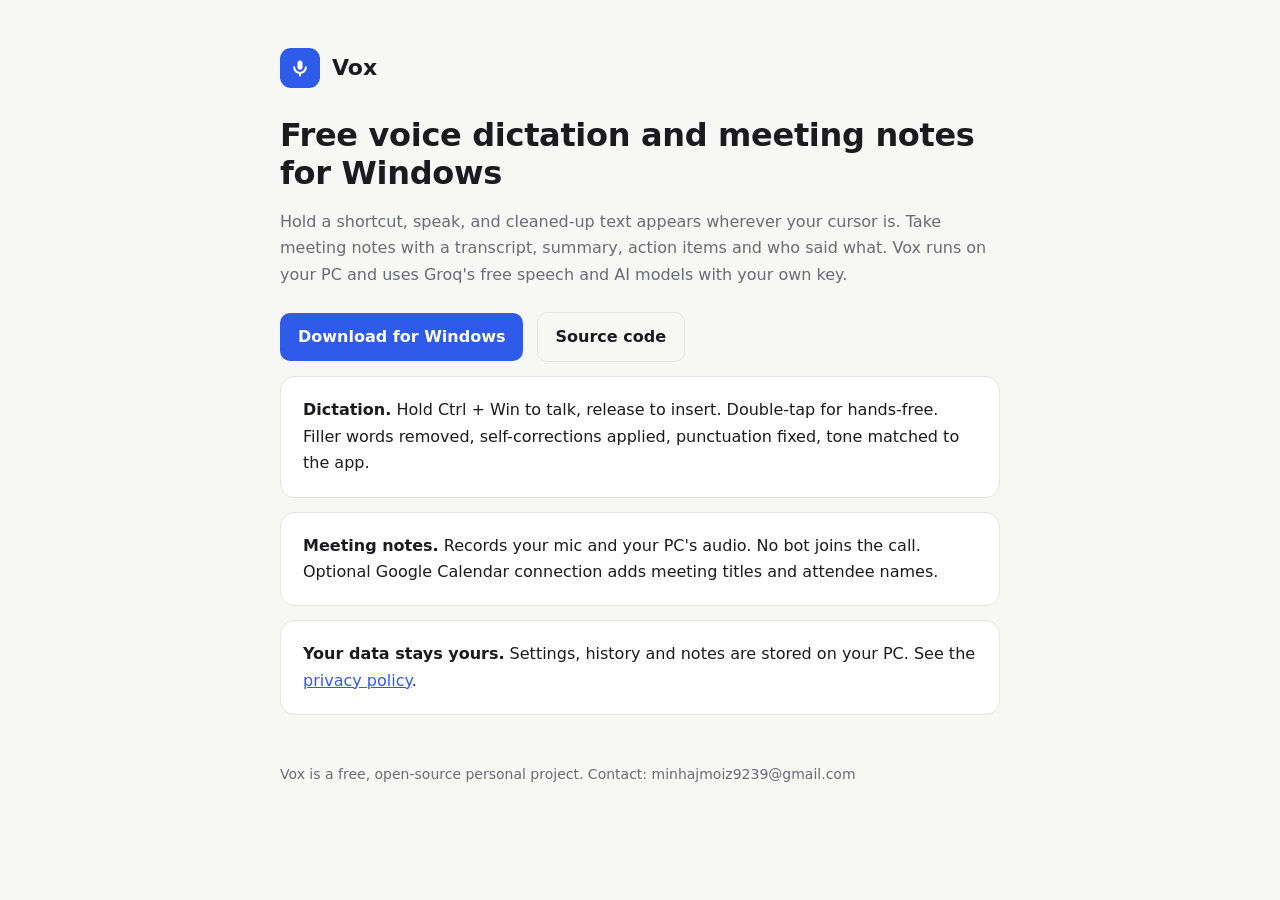
==== docs/index.html @ 3dbc3c9e "Vox 1.0" ====
<!doctype html><html lang="en"><head><meta charset="utf-8"><meta name="viewport" content="width=device-width,initial-scale=1">
<title>Vox: free voice dictation and meeting notes for Windows</title><link rel="stylesheet" href="style.css"></head>
<body><main>
<div class="brand"><div class="logo"><svg width="20" height="20" viewBox="0 0 24 24" fill="none" stroke="#fff" stroke-width="2.4" stroke-linecap="round"><rect x="9" y="3" width="6" height="11" rx="3" fill="#fff" stroke="none"/><path d="M5 11a7 7 0 0 0 14 0M12 18v3"/></svg></div> Vox</div>
<h1>Free voice dictation and meeting notes for Windows</h1>
<p class="muted">Hold a shortcut, speak, and cleaned-up text appears wherever your cursor is. Take meeting notes with a transcript, summary, action items and who said what. Vox runs on your PC and uses Groq's free speech and AI models with your own key.</p>
<a class="btn" href="https://github.com/minhajuddinm/vox/releases/latest">Download for Windows</a>
<a class="btn ghost" href="https://github.com/minhajuddinm/vox">Source code</a>
<div class="card"><b>Dictation.</b> Hold Ctrl + Win to talk, release to insert. Double-tap for hands-free. Filler words removed, self-corrections applied, punctuation fixed, tone matched to the app.</div>
<div class="card"><b>Meeting notes.</b> Records your mic and your PC's audio. No bot joins the call. Optional Google Calendar connection adds meeting titles and attendee names.</div>
<div class="card"><b>Your data stays yours.</b> Settings, history and notes are stored on your PC. See the <a href="privacy.html">privacy policy</a>.</div>
<footer>Vox is a free, open-source personal project. Contact: minhajmoiz9239@gmail.com</footer>
</main></body></html>
---- docs/style.css ----
:root{--bg:#F7F7F5;--panel:#fff;--text:#1B1B1F;--muted:#6B6B73;--line:#E4E4E0;--accent:#2F5BEA}
@media (prefers-color-scheme:dark){:root{--bg:#161618;--panel:#1E1E21;--text:#EDEDEF;--muted:#9A9AA3;--line:#2C2C31;--accent:#6E8BFF}}
*{box-sizing:border-box}body{margin:0;background:var(--bg);color:var(--text);font:16px/1.65 "Segoe UI",system-ui,sans-serif}
main{max-width:760px;margin:0 auto;padding:48px 20px 80px}
.brand{display:flex;align-items:center;gap:12px;font-weight:700;font-size:22px;margin-bottom:28px}
.logo{width:40px;height:40px;border-radius:11px;background:var(--accent);display:grid;place-items:center}
h1{font-size:32px;line-height:1.2;margin:0 0 12px;letter-spacing:-.01em}h2{font-size:19px;margin:34px 0 8px}
p,li{color:var(--text)}.muted{color:var(--muted)}a{color:var(--accent)}
.btn{display:inline-block;background:var(--accent);color:#fff;text-decoration:none;font-weight:600;padding:11px 18px;border-radius:10px;margin:8px 8px 0 0}
.btn.ghost{background:transparent;color:var(--text);border:1px solid var(--line)}
.card{background:var(--panel);border:1px solid var(--line);border-radius:14px;padding:20px 22px;margin-top:14px}
footer{margin-top:48px;color:var(--muted);font-size:14px}
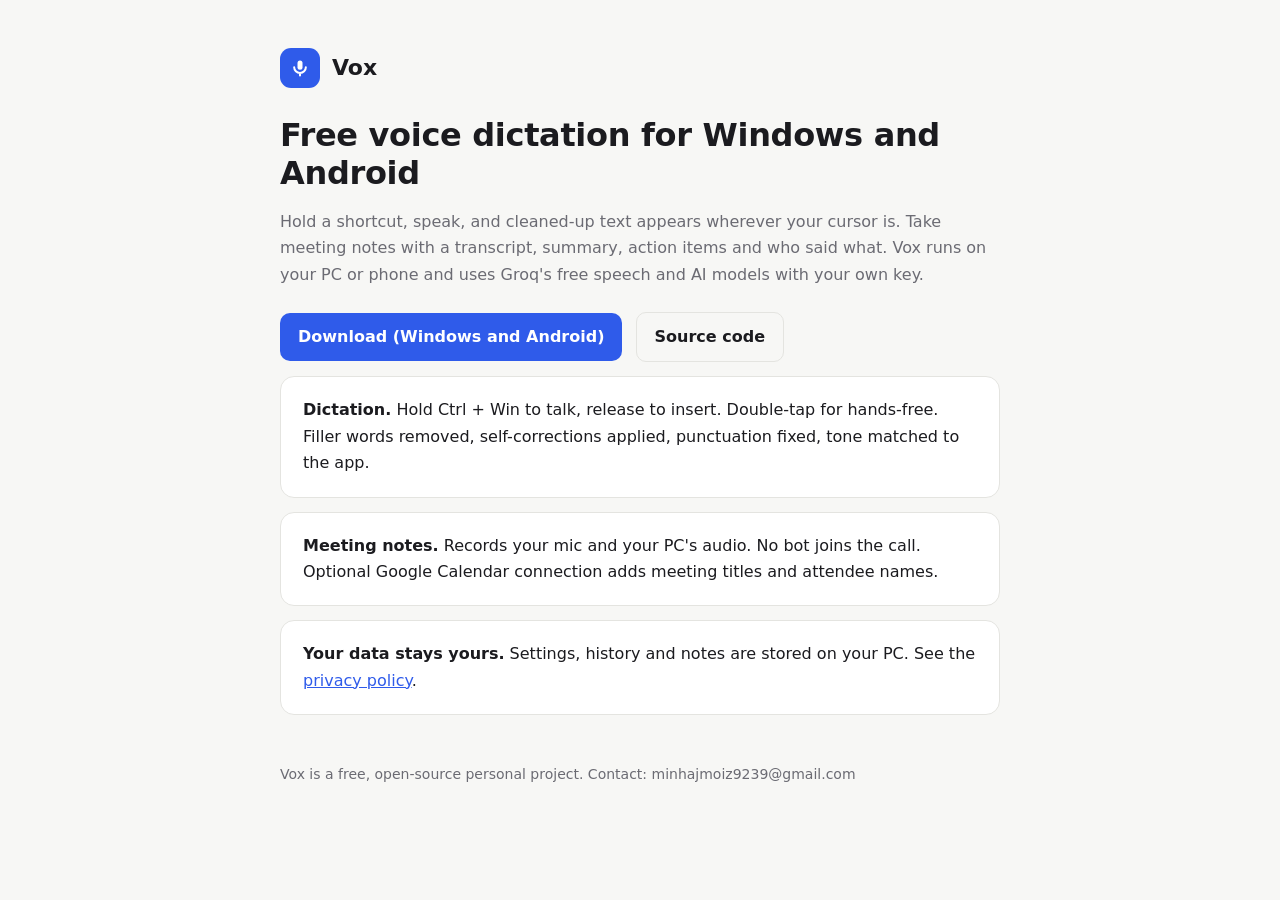
==== commit 3b59c712: "Add Android app, README for both platforms" ====
--- a/docs/index.html
+++ b/docs/index.html
@@ -1,10 +1,10 @@
 <!doctype html><html lang="en"><head><meta charset="utf-8"><meta name="viewport" content="width=device-width,initial-scale=1">
-<title>Vox: free voice dictation and meeting notes for Windows</title><link rel="stylesheet" href="style.css"></head>
+<title>Vox: free voice dictation for Windows and Android</title><link rel="stylesheet" href="style.css"></head>
 <body><main>
 <div class="brand"><div class="logo"><svg width="20" height="20" viewBox="0 0 24 24" fill="none" stroke="#fff" stroke-width="2.4" stroke-linecap="round"><rect x="9" y="3" width="6" height="11" rx="3" fill="#fff" stroke="none"/><path d="M5 11a7 7 0 0 0 14 0M12 18v3"/></svg></div> Vox</div>
-<h1>Free voice dictation and meeting notes for Windows</h1>
-<p class="muted">Hold a shortcut, speak, and cleaned-up text appears wherever your cursor is. Take meeting notes with a transcript, summary, action items and who said what. Vox runs on your PC and uses Groq's free speech and AI models with your own key.</p>
-<a class="btn" href="https://github.com/minhajuddinm/vox/releases/latest">Download for Windows</a>
+<h1>Free voice dictation for Windows and Android</h1>
+<p class="muted">Hold a shortcut, speak, and cleaned-up text appears wherever your cursor is. Take meeting notes with a transcript, summary, action items and who said what. Vox runs on your PC or phone and uses Groq's free speech and AI models with your own key.</p>
+<a class="btn" href="https://github.com/minhajuddinm/vox/releases/latest">Download (Windows and Android)</a>
 <a class="btn ghost" href="https://github.com/minhajuddinm/vox">Source code</a>
 <div class="card"><b>Dictation.</b> Hold Ctrl + Win to talk, release to insert. Double-tap for hands-free. Filler words removed, self-corrections applied, punctuation fixed, tone matched to the app.</div>
 <div class="card"><b>Meeting notes.</b> Records your mic and your PC's audio. No bot joins the call. Optional Google Calendar connection adds meeting titles and attendee names.</div>
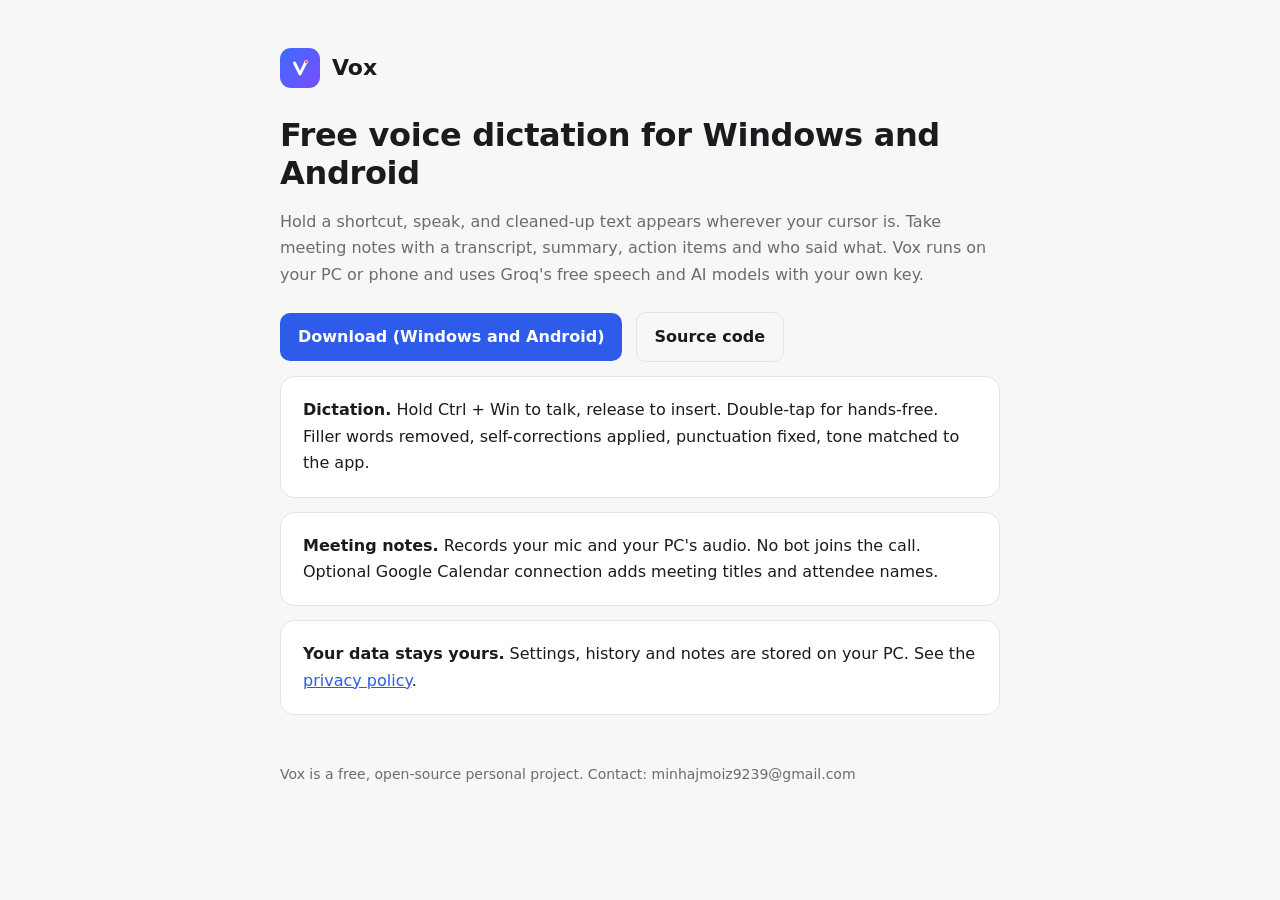
==== commit 9aa4d28c: "New logo, meeting notes upgrade" ====
--- a/docs/index.html
+++ b/docs/index.html
@@ -1,7 +1,7 @@
-<!doctype html><html lang="en"><head><meta charset="utf-8"><meta name="viewport" content="width=device-width,initial-scale=1">
+<!doctype html><html lang="en"><head><meta charset="utf-8"><meta name="viewport" content="width=device-width,initial-scale=1"><link rel="icon" href="favicon.svg">
 <title>Vox: free voice dictation for Windows and Android</title><link rel="stylesheet" href="style.css"></head>
 <body><main>
-<div class="brand"><div class="logo"><svg width="20" height="20" viewBox="0 0 24 24" fill="none" stroke="#fff" stroke-width="2.4" stroke-linecap="round"><rect x="9" y="3" width="6" height="11" rx="3" fill="#fff" stroke="none"/><path d="M5 11a7 7 0 0 0 14 0M12 18v3"/></svg></div> Vox</div>
+<div class="brand"><div class="logo"><svg viewBox="0 0 512 512" width="24" height="24"><path d="M140 150 L256 380 L372 150" fill="none" stroke="#fff" stroke-width="64" stroke-linecap="round" stroke-linejoin="round"/><circle cx="386" cy="128" r="36" fill="#FF5A5F" stroke="#fff" stroke-width="12"/></svg></div> Vox</div>
 <h1>Free voice dictation for Windows and Android</h1>
 <p class="muted">Hold a shortcut, speak, and cleaned-up text appears wherever your cursor is. Take meeting notes with a transcript, summary, action items and who said what. Vox runs on your PC or phone and uses Groq's free speech and AI models with your own key.</p>
 <a class="btn" href="https://github.com/minhajuddinm/vox/releases/latest">Download (Windows and Android)</a>
--- a/docs/style.css
+++ b/docs/style.css
@@ -3,7 +3,7 @@
 *{box-sizing:border-box}body{margin:0;background:var(--bg);color:var(--text);font:16px/1.65 "Segoe UI",system-ui,sans-serif}
 main{max-width:760px;margin:0 auto;padding:48px 20px 80px}
 .brand{display:flex;align-items:center;gap:12px;font-weight:700;font-size:22px;margin-bottom:28px}
-.logo{width:40px;height:40px;border-radius:11px;background:var(--accent);display:grid;place-items:center}
+.logo{width:40px;height:40px;border-radius:11px;background:linear-gradient(135deg,#3D6BFF,#7A4DFF);display:grid;place-items:center}
 h1{font-size:32px;line-height:1.2;margin:0 0 12px;letter-spacing:-.01em}h2{font-size:19px;margin:34px 0 8px}
 p,li{color:var(--text)}.muted{color:var(--muted)}a{color:var(--accent)}
 .btn{display:inline-block;background:var(--accent);color:#fff;text-decoration:none;font-weight:600;padding:11px 18px;border-radius:10px;margin:8px 8px 0 0}
